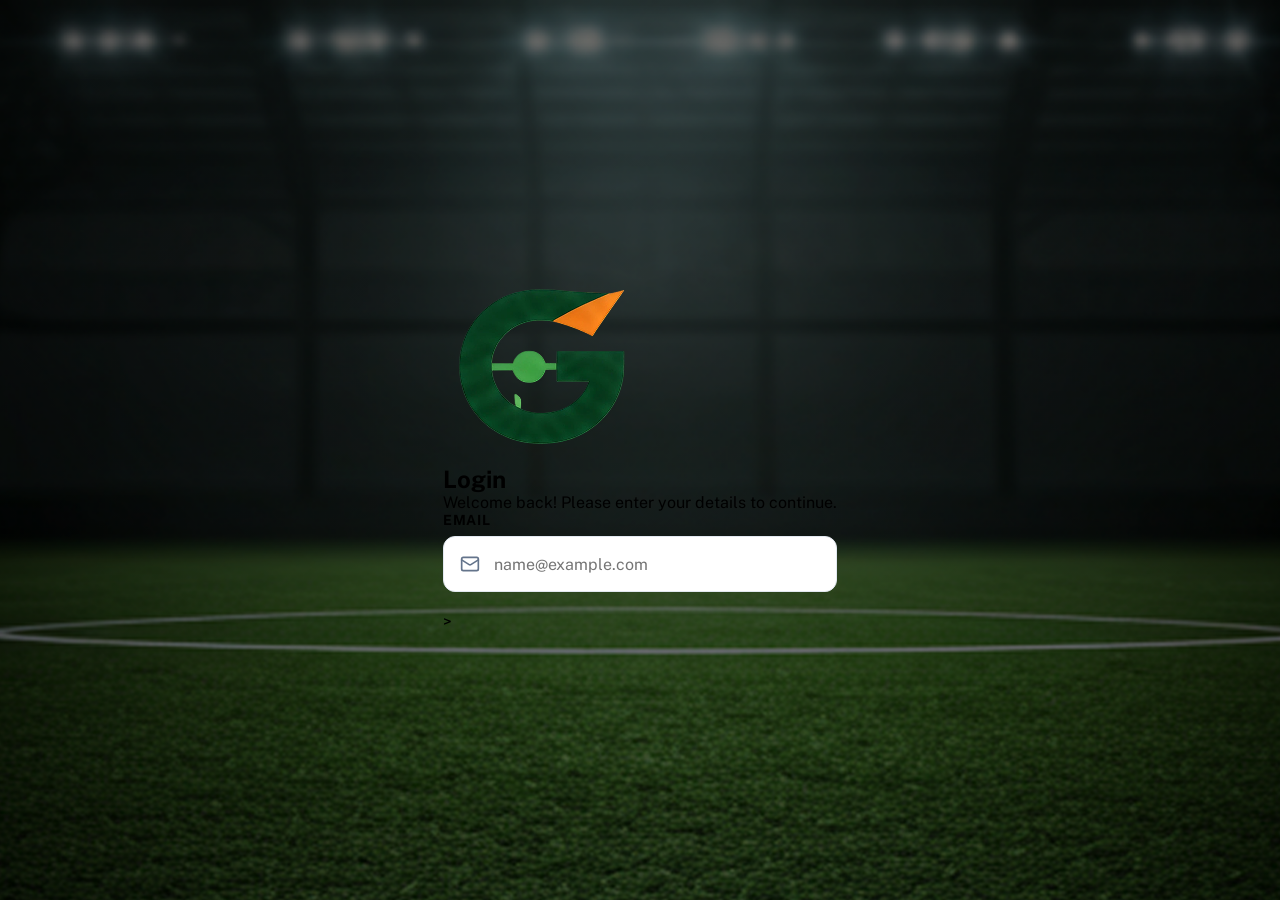
==== login.html @ d17c5295 "Add login page layout and email input" ====
<!DOCTYPE html>
<html lang="en">
<head>
    <meta charset="UTF-8">
    <meta name="viewport" content="width=device-width, initial-scale=1.0">
    <title>Login - GoalSpace</title>

    <link rel="preconnect" href="https://fonts.googleapis.com">
    <link rel="preconnect" href="https://fonts.gstatic.com" crossorigin>
    <link href="https://fonts.googleapis.com/css2?family=Plus+Jakarta+Sans:wght@600;700&family=Public+Sans:wght@400;500;600;700&display=swap" rel="stylesheet">

    <link rel="stylesheet" href="CSS/login.css">
</head>
<body>
    <main class="page">

        <section class="card">
            <div class="card-body">
                <header class="card-header">
                    <div class="logo-circle">
                        <img src="assets/logo gs.png" alt="GoalSpace Logo">
                    </div>
                    <h1>Login</h1>
                    <p>Welcome back! Please enter your details to continue.</p> 
                </header>

                <form>
                    <div class="input-group">
                        <label for="email">Email</label>
                        <div class="input-wrapper">
                            <svg xmlns="http://www.w3.org/2000/svg" viewBox="0 0 24 24" fill="none" stroke="currentColor" stroke-width="2" stroke-linecap="round" stroke-linejoin="round">
                                <rect width="20" height="16" x="2" y="4" rx="2"/>
                                <path d="m22 7-8.97 5.7a1.94 1.94 0 0 1-2.06 0L2 7"/>
                            </svg>
                            <input type="email" id="email" name="email" placeholder="name@example.com">
                        </div>
                    </div>
                </form>>
            </div>

            <div class="card-footer">

            </div>
        </section>
    </main>
    
    <footer class="site-footer">

    </footer>
</body>
</html>
---- CSS/login.css ----
:root {
    --color-text: #000000;
    --color-primary: #11D442;
    --color-primary-hover: #19B340;
    --color-link: #22C55E;
    --color-link-hover: #0DB738;
    --color-border: #E2E8F0;
    --color-logo-bg: #E5E7EB;

    --font-main: "Public Sans", sans-serif;
    --font-brand: "Plus Jakarta Sans", sans-serif;

    --card-max-width: 720px;
}

* {
    box-sizing: border-box;
    margin: 0;
}

body {
    font-family: var(--font-main);
    color: var(--color-text);
}

.page {
    min-height: 100vh;
    display: flex;
    justify-content: center;
    align-items: center;
    padding: 48px 16px;
    background-image: linear-gradient(rgba(0,0,0,0.4), rgba(0,0,0,0.4)),
    url("../assets/login-bg.png");
    background-size: cover;
    background-position: center;
}

.input-group {
    margin-bottom: 20px;
}

label {
    display: block;
    margin-bottom: 8px;
    font-size: 14px;
    font-weight: 700;
    text-transform: uppercase;
    letter-spacing: 0.05em;
}

.input-wrapper {
    display: flex;
    align-items: center;
    gap: 12px;
    height: 56px;
    padding: 0 16px;
    background: #FFFFFF;
    border: 1px solid var(--color-border);
    border-radius: 12px;
    transition: border-color 0.2s;
}

.input-wrapper:hover, .input-wrapper:focus-within {
    border-color: var(--color-primary);
}

.input-wrapper svg {
    width: 20px;
    height: 20px;
    flex-shrink: 0;
    color: #64748B;
}

.input-wrapper input {
    flex: 1;
    border: none;
    outline: none;
    background: transparent;
    font-family: inherit;
    font-size: 16px;
    color: var(--color-text);
}
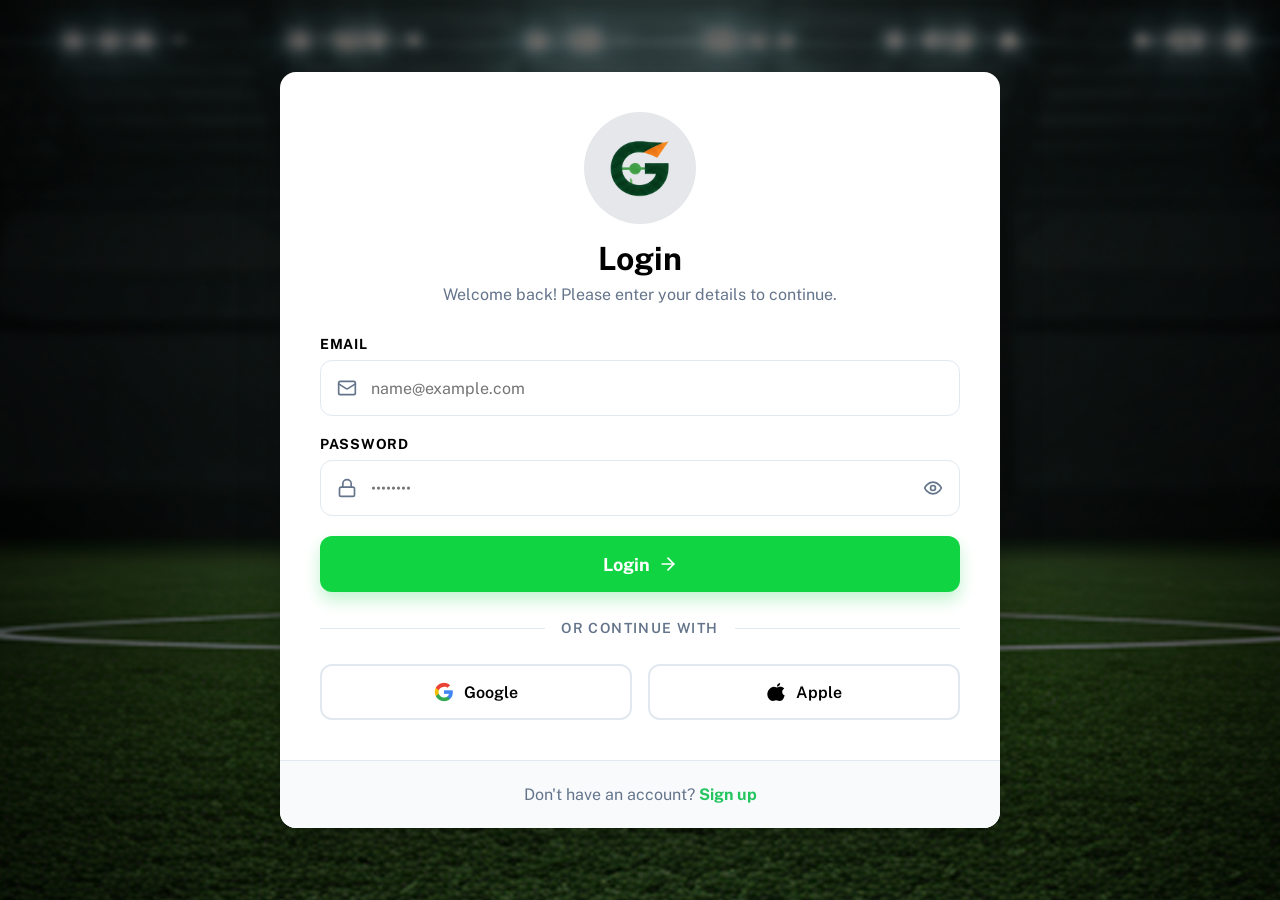
==== commit 94e78ca0: "add asset and  login.js" ====
--- a/login.html
+++ b/login.html
@@ -35,10 +35,50 @@
                             <input type="email" id="email" name="email" placeholder="name@example.com">
                         </div>
                     </div>
-                </form>>
+
+                    <div class="input-group">
+                        <label for="password">Password</label>
+                        <div class="input-wrapper">
+                            <svg xmlns="http://www.w3.org/2000/svg" viewBox="0 0 24 24" fill="none" stroke="currentColor" stroke-width="2" stroke-linecap="round" stroke-linejoin="round">
+                                <rect width="18" height="11" x="3" y="11" rx="2" ry="2"/>
+                                <path d="M7 11V7a5 5 0 0 1 10 0v4"/>
+                            </svg>
+                            <input type="password" id="password" name="password" placeholder="••••••••">
+                            <button type="button" class="toggle-password" aria-label="Show Password">
+                                <svg xmlns="http://www.w3.org/2000/svg" viewBox="0 0 24 24" fill="none" stroke="currentColor" stroke-width="2" stroke-linecap="round" stroke-linejoin="round">
+                                    <path d="M2 12s3-7 10-7 10 7 10 7-3 7-10 7-10-7-10-7Z"/>
+                                    <circle cx="12" cy="12" r="3"/>
+                                </svg>
+                            </button>
+                        </div>
+                    </div>
+
+                    <button type="submit" class="btn-primary">
+                        Login
+                        <svg xmlns="http://www.w3.org/2000/svg" viewBox="0 0 24 24" fill="none" stroke="currentColor" stroke-width="2" stroke-linecap="round" stroke-linejoin="round">
+                            <path d="M5 12h14"/>
+                            <path d="m12 5 7 7-7 7"/>
+                        </svg>
+                    </button>
+                </form>
+
+                <div class="divider"><span>or continue with</span></div>
+
+                <div class="social-buttons">
+                    <button type="button" class="btn-social">
+                        <img src="assets/google.png" alt="Google Logo" width="20" height="20">
+                        Google
+                    </button>
+                    <button type="button" class="btn-social">
+                        <img src="assets/apple.png" alt="Apple Logo" width="20" height="20">
+                        Apple
+                    </button>
+                </div>
             </div>
 
             <div class="card-footer">
+
+                <p>Don't have an account? <a href="signup.html">Sign up</a></p>
 
             </div>
         </section>
@@ -47,5 +87,7 @@
     <footer class="site-footer">
 
     </footer>
+
+    <script src="JS/login.js"></script>
 </body>
 </html>
--- a/CSS/login.css
+++ b/CSS/login.css
@@ -35,6 +35,50 @@
     background-position: center;
 }
 
+.card {
+    width: 100%;
+    max-width: var(--card-max-width);
+    background: #FFFFFF;
+    border-radius: 16px;
+    overflow: hidden;
+    box-shadow: 0 20px 40px rgba(0, 0, 0, 0.25);
+}
+
+.card-body {
+    padding: 40px;
+}
+
+.card-header {
+    text-align: center;
+    margin-bottom: 32px;
+}
+
+.logo-circle {
+    display: flex;
+    align-items: center;
+    justify-content: center;
+    width: 112px;
+    height: 112px;
+    margin: 0 auto 16px;
+    border-radius: 50%;
+    background: var(--color-logo-bg);
+}
+
+.logo-circle img {
+    width: 70px;
+    height: auto;
+}
+
+.card-header h1 {
+    font-size: 32px;
+    font-weight: 700;
+}
+
+.card-header p {
+    margin-top: 8px;
+    color: #64748B;
+}
+
 .input-group {
     margin-bottom: 20px;
 }
@@ -79,4 +123,119 @@
     font-family: inherit;
     font-size: 16px;
     color: var(--color-text);
+}
+
+.toggle-password {
+    display: flex;
+    background: none;
+    border: none;
+    padding: 0;
+    cursor: pointer;
+    color: #64748B;
+}
+
+.toggle-password:hover {
+    color: var(--color-primary);
+}
+
+input::-ms-reveal,
+input::-ms-clear {
+    display: none;
+}
+
+.btn-primary {
+    display: flex;
+    align-items: center;
+    justify-content: center;
+    gap: 8px;
+    width: 100%;
+    height: 56px;
+    margin-top: 8px;
+    background: var(--color-primary);
+    color: #FFFFFF;
+    border: none;
+    border-radius: 12px;
+    font-family: inherit;
+    font-size: 18px;
+    font-weight: 700;
+    cursor: pointer;
+    box-shadow: 0 8px 16px rgba(17, 212, 66, 0.25);
+    transition: background 0.2s;
+}
+
+.btn-primary:hover,
+.btn-primary:active {
+    background: var(--color-primary-hover);
+}
+
+.btn-primary svg {
+    width: 20px;
+    height: 20px;
+}
+
+.divider {
+    display: flex;
+    align-items: center;
+    gap: 16px;
+    margin: 28px 0;
+    color: #64748B;
+    font-size: 14px;
+    font-weight: 600;
+    letter-spacing: 0.1em;
+    text-transform: uppercase;
+}
+
+.divider::before,
+.divider::after {
+    content: "";
+    flex: 1;
+    height: 1px;
+    background: var(--color-border);
+}
+
+.social-buttons {
+    display: grid;
+    grid-template-columns: 1fr 1fr;
+    gap: 16px;
+}
+
+.btn-social {
+    display: flex;
+    align-items: center;
+    justify-content: center;
+    gap: 10px;
+    height: 56px;
+    background: #FFFFFF;
+    color: var(--color-text);
+    border: 2px solid var(--color-border);
+    border-radius: 12px;
+    font-family: inherit;
+    font-size: 16px;
+    font-weight: 600;
+    cursor: pointer;
+    transition: border-color 0.2s;
+}
+
+.btn-social:hover,
+.btn-social:active {
+    border-color: var(--color-primary);
+}
+
+.card-footer {
+    padding: 24px;
+    background: #F8FAFC;
+    border-top: 1px solid var(--color-border);
+    text-align: center;
+    color: #64748B;
+}
+
+.card-footer a {
+    color: var(--color-link);
+    font-weight: 700;
+    text-decoration: none;
+}
+
+.card-footer a:hover,
+.card-footer a:active {
+    color: var(--color-link-hover);
 }
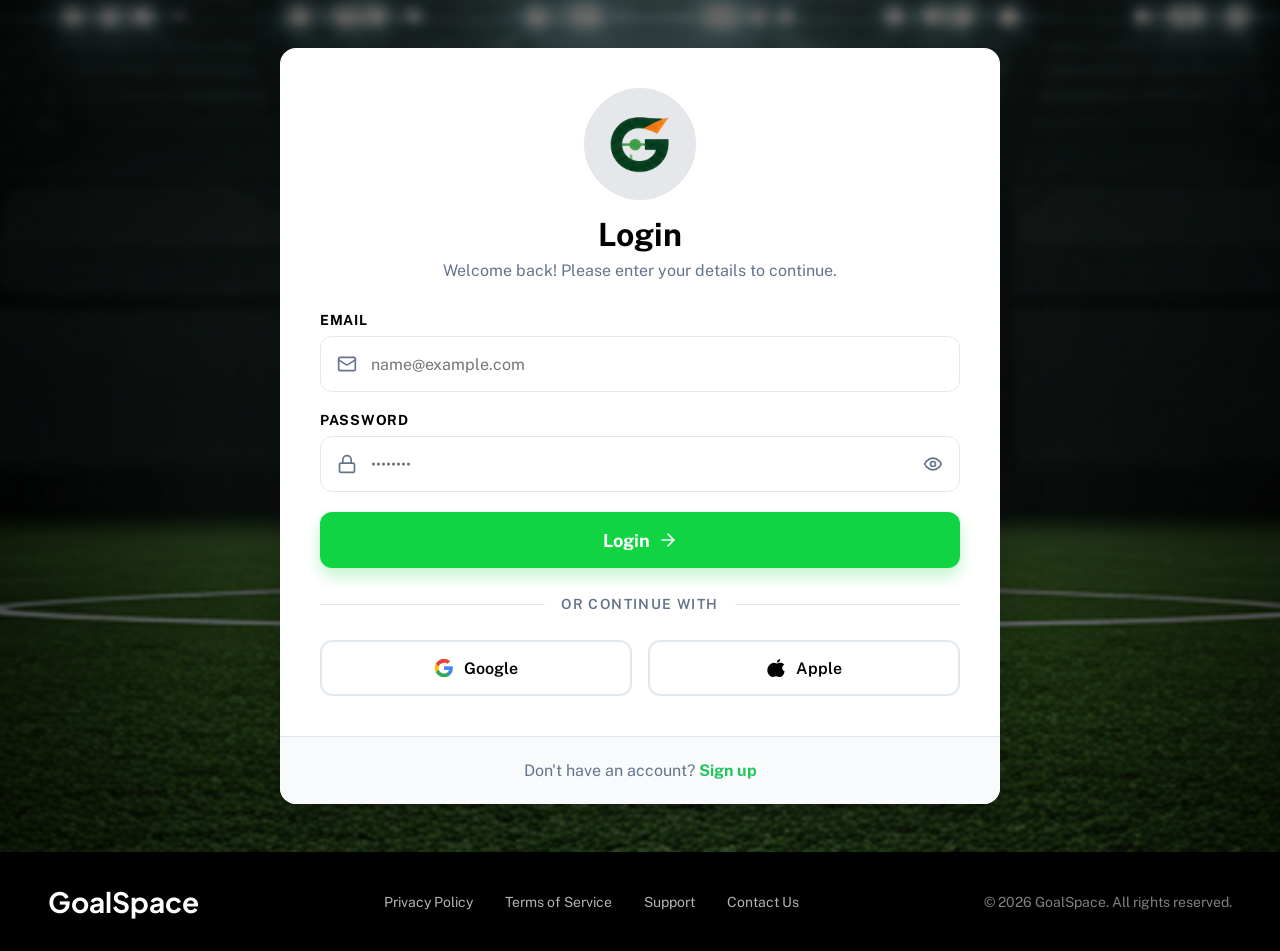
==== commit 0067386d: "add new code" ====
--- a/login.html
+++ b/login.html
@@ -45,9 +45,15 @@
                             </svg>
                             <input type="password" id="password" name="password" placeholder="••••••••">
                             <button type="button" class="toggle-password" aria-label="Show Password">
-                                <svg xmlns="http://www.w3.org/2000/svg" viewBox="0 0 24 24" fill="none" stroke="currentColor" stroke-width="2" stroke-linecap="round" stroke-linejoin="round">
+                                <svg class="icon-eye" xmlns="http://www.w3.org/2000/svg" viewBox="0 0 24 24" fill="none" stroke="currentColor" stroke-width="2" stroke-linecap="round" stroke-linejoin="round">
                                     <path d="M2 12s3-7 10-7 10 7 10 7-3 7-10 7-10-7-10-7Z"/>
                                     <circle cx="12" cy="12" r="3"/>
+                                </svg>
+                                <svg class="icon-eye-off" xmlns="http://www.w3.org/2000/svg" viewBox="0 0 24 24" fill="none" stroke="currentColor" stroke-width="2" stroke-linecap="round" stroke-linejoin="round">
+                                    <path d="M10.733 5.076a10.744 10.744 0 0 1 11.205 6.575 1 1 0 0 1 0 .696 10.747 10.747 0 0 1-1.444 2.49"/>
+                                    <path d="M14.084 14.158a3 3 0 0 1-4.242-4.242"/>
+                                    <path d="M17.479 17.499a10.75 10.75 0 0 1-15.417-5.151 1 1 0 0 1 0-.696 10.75 10.75 0 0 1 4.446-5.143"/>
+                                    <path d="m2 2 20 20"/>
                                 </svg>
                             </button>
                         </div>
@@ -85,7 +91,16 @@
     </main>
     
     <footer class="site-footer">
+        <span class="footer-brand">GoalSpace</span>
 
+        <nav class="footer-links">
+            <a href="#">Privacy Policy</a>
+            <a href="#">Terms of Service</a>
+            <a href="#">Support</a>
+            <a href="#">Contact Us</a>
+        </nav>
+
+        <p class="footer-copy">&copy; 2026 GoalSpace. All rights reserved.</p>
     </footer>
 
     <script src="JS/login.js"></script>
--- a/CSS/login.css
+++ b/CSS/login.css
@@ -21,10 +21,13 @@
 body {
     font-family: var(--font-main);
     color: var(--color-text);
+    min-height: 100vh;
+    display: flex;
+    flex-direction: column;
 }
 
 .page {
-    min-height: 100vh;
+    flex: 1;
     display: flex;
     justify-content: center;
     align-items: center;
@@ -134,8 +137,20 @@
     color: #64748B;
 }
 
-.toggle-password:hover {
+.toggle-password:hover svg {
     color: var(--color-primary);
+}
+
+.toggle-password .icon-eye-off {
+    display: none;
+}
+
+.toggle-password.is-visible .icon-eye {
+    display: none;
+}
+
+.toggle-password.is-visible .icon-eye-off {
+    display: block;
 }
 
 input::-ms-reveal,
@@ -171,6 +186,11 @@
 .btn-primary svg {
     width: 20px;
     height: 20px;
+    transition: transform 0.2s;
+}
+
+.btn-primary:hover svg {
+    transform: translateX(4px);
 }
 
 .divider {
@@ -238,4 +258,61 @@
 .card-footer a:hover,
 .card-footer a:active {
     color: var(--color-link-hover);
+}
+
+.site-footer {
+    display: flex;
+    align-items: center;
+    justify-content: space-between;
+    gap: 24px;
+    padding: 32px 48px;
+    background: #000000;
+    color: #FFFFFF;
+}
+
+.footer-brand {
+    font-family: var(--font-brand);
+    font-size: 28px;
+    font-weight: 700;
+}
+
+.footer-links {
+    display: flex;
+    flex-wrap: wrap;
+    gap: 12px 32px;
+}
+
+.footer-links a {
+    color: #FFFFFF;
+    opacity: 0.7;
+    font-size: 14px;
+    text-decoration: none;
+    transition: opacity 0.2s;
+}
+
+.footer-links a:hover {
+    opacity: 1;
+}
+
+.footer-links a:active {
+    opacity: 1;
+    color: var(--color-primary);
+}
+
+.footer-copy {
+    font-size: 14px;
+    color: rgba(255, 255, 255, 0.5);
+}
+
+@media (max-width: 768px) {
+    .site-footer {
+        flex-direction: column;
+        text-align: center;
+        padding: 32px 24px;
+    }
+
+    .footer-links {
+        justify-content: center;
+        gap: 12px 24px;
+    }
 }
